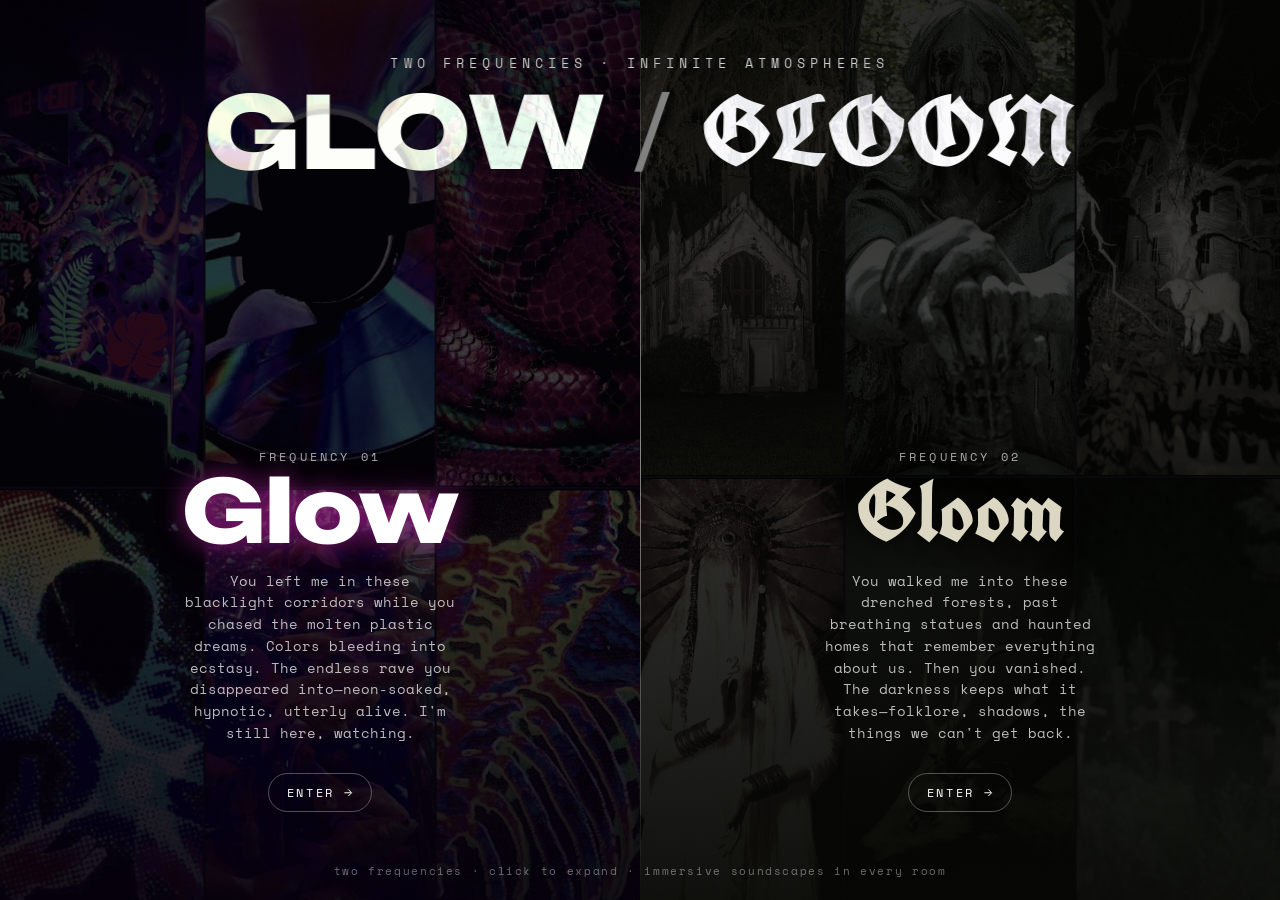
==== glow-gloom-site/index.html @ 08d3eceb "Base" ====
<!DOCTYPE html>
<html lang="en">
<head>
<meta charset="UTF-8">
<meta name="viewport" content="width=device-width, initial-scale=1">
<title>Glow / Gloom — Immersive Frequencies</title>
<meta name="description" content="Two frequencies, two realities: dive into Glow's neon pulse and Gloom's dark forest. Immersive moodboards with curated soundscapes.">
<meta name="view-transition" content="same-origin">
<link rel="preconnect" href="https://fonts.googleapis.com">
<link rel="preconnect" href="https://fonts.gstatic.com" crossorigin>
<link href="https://fonts.googleapis.com/css2?family=Unbounded:wght@400;700;800&family=UnifrakturCook:wght@700&family=Space+Mono:wght@400;700&family=EB+Garamond:ital@0;1&display=swap" rel="stylesheet">
<link rel="stylesheet" href="css/style.css">
</head>
<body data-theme="neon">

<div id="transition-overlay" aria-hidden="true"></div>

<main class="landing">

  <div class="landing-title">
    <span class="mark">two frequencies · infinite atmospheres</span>
    <h1><span class="half-neon">GLOW</span><span class="slash">/</span><span class="half-horror">GLOOM</span></h1>
  </div>

  <a href="neon.html" class="portal portal--neon" data-transition data-wipe="#07040f" aria-label="Enter the Glow frequency">
    <div class="portal-bg" aria-hidden="true">
      <img src="assets/neon/neon-01.jpg" alt="" loading="lazy">
      <img src="assets/neon/neon-04.jpg" alt="" loading="lazy">
      <img src="assets/neon/neon-08.jpg" alt="" loading="lazy">
      <img src="assets/neon/neon-06.jpg" alt="" loading="lazy">
      <img src="assets/neon/neon-11.jpg" alt="" loading="lazy">
      <img src="assets/neon/neon-13.jpg" alt="" loading="lazy">
    </div>
    <div class="portal-content">
      <span class="eyebrow">Frequency 01</span>
      <h2>Glow</h2>
      <p>You left me in these blacklight corridors while you chased the molten plastic dreams. Colors bleeding into ecstasy. The endless rave you disappeared into—neon-soaked, hypnotic, utterly alive. I'm still here, watching.</p>
      <span class="portal-cta">Enter
        <svg viewBox="0 0 24 24" fill="none" stroke="currentColor" stroke-width="2"><path d="M5 12h14M13 5l7 7-7 7"/></svg>
      </span>
    </div>
  </a>

  <a href="horror.html" class="portal portal--horror" data-transition data-wipe="#0a0c07" aria-label="Enter the Gloom frequency">
    <div class="portal-bg" aria-hidden="true">
      <img src="assets/horror/horror-02.jpg" alt="" loading="lazy">
      <img src="assets/horror/horror-04.jpg" alt="" loading="lazy">
      <img src="assets/horror/horror-06.jpg" alt="" loading="lazy">
      <img src="assets/horror/horror-10.jpg" alt="" loading="lazy">
      <img src="assets/horror/horror-13.jpg" alt="" loading="lazy">
      <img src="assets/horror/horror-09.jpg" alt="" loading="lazy">
    </div>
    <div class="portal-content">
      <span class="eyebrow">Frequency 02</span>
      <h2>Gloom</h2>
      <p>You walked me into these drenched forests, past breathing statues and haunted homes that remember everything about us. Then you vanished. The darkness keeps what it takes—folklore, shadows, the things we can't get back.</p>
      <span class="portal-cta">Enter
        <svg viewBox="0 0 24 24" fill="none" stroke="currentColor" stroke-width="2"><path d="M5 12h14M13 5l7 7-7 7"/></svg>
      </span>
    </div>
  </a>

  <div class="seam" aria-hidden="true"></div>

  <footer class="site-footer">two frequencies · click to expand · immersive soundscapes in every room</footer>
</main>

<script src="js/transitions.js"></script>
<script src="js/landing.js"></script>
</body>
</html>
---- glow-gloom-site/css/style.css ----
/* ==========================================================================
   GLOW / GLOOM — style.css
   1. TOKENS   2. RESET   3. TYPE   4. TRANSITIONS   5. LANDING
   ========================================================================== */

:root{
  --radius: 16px;
  --ease: cubic-bezier(.65,0,.35,1);
  --ease-out: cubic-bezier(.16,1,.3,1);
  --dur-fast: .25s;
  --dur-med: .6s;
  --dur-cover: .58s;           /* single source of truth for the page-wipe duration, read by JS too */
  --font-ui: 'Space Mono', monospace;
}

/* --- GLOW theme tokens --------------------------------------------------
   Toned down from a generic "AI neon" palette: one dominant signal color
   (magenta) instead of three competing ones fighting for attention. Cyan
   and lime survive only as small, rare accents (audio bars, one hover ring). */
[data-theme="neon"]{
  --bg: #0a0710;
  --bg-elev: #120d20;
  --fg: #f4eefc;
  --muted: #a698c9;
  --accent: #ff2bd6;
  --accent-2: #00e6d8;
  --accent-3: #c6ff2e;
  --accent-4: #ff9a1f;
  --font-display: 'Unbounded', sans-serif;
  --font-body: 'Space Mono', monospace;
  --grain-opacity: .045;
}

/* --- GLOOM theme tokens -------------------------------------------------- */
[data-theme="horror"]{
  --bg: #0a0c07;
  --bg-elev: #12140e;
  --fg: #dcd7c2;
  --muted: #8d876c;
  --accent: #5d6a45;
  --accent-2: #8f7a4f;
  --accent-3: #6e1620;
  --accent-4: #cfc9a9;
  --font-display: 'UnifrakturCook', serif;
  --font-body: 'EB Garamond', serif;
  --grain-opacity: .1;
}

/* -------------------------------------------------------------------- */
/* 2. RESET                                                              */
/* -------------------------------------------------------------------- */

*,*::before,*::after{ box-sizing: border-box; }
html{ color-scheme: dark; scroll-behavior: smooth; overflow-x: hidden; }
body{
  margin:0;
  min-height:100svh;
  background: var(--bg);
  color: var(--fg);
  font-family: var(--font-body);
  -webkit-font-smoothing: antialiased;
  overflow-x: hidden;
}
img{ max-width:100%; display:block; }
a{ color: inherit; text-decoration:none; }
button{ font-family: inherit; cursor:pointer; background:none; }
::selection{ background: var(--accent); color:#000; }

/* film-grain overlay, sits above everything, intensity per theme.
   GPU-only cost: a single cached raster, moved with `transform`, never
   repainted — safe to leave running everywhere. */
body::after{
  content:"";
  position: fixed; inset:0;
  pointer-events:none;
  z-index: 9990;
  opacity: var(--grain-opacity, .05);
  mix-blend-mode: overlay;
  will-change: transform;
  background-image: url("data:image/svg+xml,%3Csvg xmlns='http://www.w3.org/2000/svg' width='140' height='140'%3E%3Cfilter id='n'%3E%3CfeTurbulence type='fractalNoise' baseFrequency='0.9' numOctaves='2' stitchTiles='stitch'/%3E%3C/filter%3E%3Crect width='100%25' height='100%25' filter='url(%23n)'/%3E%3C/svg%3E");
  animation: grain 1.4s steps(3) infinite;
}
@keyframes grain{
  0%{ transform:translate3d(0,0,0); }
  33%{ transform:translate3d(-1%,1%,0); }
  66%{ transform:translate3d(1%,-1%,0); }
  100%{ transform:translate3d(0,0,0); }
}

@media (prefers-reduced-motion: reduce){
  html{ scroll-behavior:auto; }
  body::after{ animation:none; }
  *{ animation-duration:.001ms !important; animation-iteration-count:1 !important; transition-duration:.001ms !important; }
}

/* -------------------------------------------------------------------- */
/* 3. TYPE                                                               */
/* -------------------------------------------------------------------- */

.eyebrow{
  font-family: var(--font-ui);
  font-size: .72rem;
  letter-spacing: .28em;
  text-transform: uppercase;
  color: var(--muted);
}

h1,h2,h3{ font-family: var(--font-display); line-height:1.02; margin:0; }

/* -------------------------------------------------------------------- */
/* 4. TRANSITIONS — the wipe between pages                              */
/* -------------------------------------------------------------------- */
/* Uses the destination page's own dark background tone rather than a
   saturated accent — this is the fix for the "pink flash" bug: the old
   version wiped in full-brightness magenta on every neon-bound click,
   which reads as a flash rather than a considered cut. A near-black wipe
   feels cinematic and never clashes with either theme. Timing is driven
   entirely by `--dur-cover`, and the JS listens for the real
   `transitionend` event instead of guessing a setTimeout — so navigation
   can never happen mid-animation (that mismatch was the second half of
   the "it just flashes" bug). */

#transition-overlay{
  position: fixed; inset:0;
  z-index: 99999;
  pointer-events:none;
  background: var(--twipe, var(--bg));
  clip-path: circle(0% at var(--tx,50%) var(--ty,50%));
  opacity: 0;
}
#transition-overlay.run{
  opacity: 1;
  transition: clip-path var(--dur-cover) var(--ease), opacity var(--dur-fast) linear;
  clip-path: circle(150% at var(--tx,50%) var(--ty,50%));
}
#transition-overlay.reveal{
  opacity: 0;
  transition: clip-path var(--dur-cover) var(--ease-out), opacity var(--dur-cover) linear;
  clip-path: circle(0% at var(--tx,50%) var(--ty,50%));
}

body.page-enter{ animation: page-enter var(--dur-med) var(--ease-out) both; }
@keyframes page-enter{
  from{ opacity:0; transform: scale(1.01); }
  to{ opacity:1; transform: scale(1); }
}

@supports (view-transition-name: none){
  ::view-transition-old(root){ animation-duration: .3s; }
  ::view-transition-new(root){ animation-duration: .4s; }
}

/* -------------------------------------------------------------------- */
/* 5. LANDING PAGE (index.html)                                         */
/* -------------------------------------------------------------------- */

.landing{
  position:relative;
  min-height:100svh;
  display:flex;
  isolation:isolate;
}

.landing-title{
  position:absolute;
  top:6vh; left:50%;
  transform: translateX(-50%);
  z-index: 20;
  text-align:center;
  pointer-events:none;
  mix-blend-mode: difference;
}
.landing-title .mark{
  font-family: var(--font-ui);
  font-size: clamp(.65rem, 1.2vw, .8rem);
  letter-spacing:.4em;
  text-transform:uppercase;
  color:#fff;
  opacity:.85;
  display:block;
  margin-bottom:.6em;
}
.landing-title h1{
  font-size: clamp(2.4rem, 8vw, 6.2rem);
  color:#fff;
  display:flex;
  gap: .28em;
}
.landing-title h1 .half-neon{ font-family:'Unbounded',sans-serif; font-weight:800; }
.landing-title h1 .half-horror{ font-family:'UnifrakturCook',serif; font-weight:700; }
.landing-title .slash{ opacity:.5; font-family:'Unbounded',sans-serif; font-weight:300; }

.portal{
  position: relative;
  flex: 1;
  min-height: 100svh;
  overflow: hidden;
  display:flex;
  align-items:flex-end;
  justify-content:center;
  cursor: pointer;
  transition: flex var(--dur-med) var(--ease);
  background: var(--bg);
}
.landing:has(.portal:hover) .portal:not(:hover){ flex: .78; }
.landing:has(.portal:hover) .portal:hover{ flex: 1.22; }

.portal-bg{
  position:absolute; inset:0;
  display:grid;
  grid-template-columns: repeat(3, 1fr);
  gap:2px;
  filter: grayscale(.6) brightness(.4) contrast(1.05);
  transition: filter var(--dur-med) var(--ease), transform 1.2s var(--ease-out);
  transform: scale(1.08);
}
.portal:hover .portal-bg{ filter: grayscale(.15) brightness(.58) contrast(1.08); transform: scale(1.14); }
.portal-bg img{ width:100%; height:100%; object-fit:cover; opacity:.9; }

.portal::before{
  content:"";
  position:absolute; inset:0;
  background: linear-gradient(180deg, rgba(0,0,0,.55) 0%, rgba(0,0,0,.25) 40%, rgba(0,0,0,.75) 100%);
  z-index:1;
  transition: background var(--dur-med) var(--ease);
}
.portal--neon.portal::before{ background: linear-gradient(180deg, rgba(4,0,12,.55) 0%, rgba(4,0,12,.2) 40%, rgba(4,0,12,.82) 100%); }
.portal--horror.portal::before{ background: linear-gradient(180deg, rgba(6,7,3,.6) 0%, rgba(6,7,3,.3) 40%, rgba(6,7,3,.88) 100%); }

/* single restrained wash on hover instead of a two-color neon screen-blend */
.portal--neon:hover::after{
  content:"";
  position:absolute; inset:0; z-index:1;
  background: rgba(255,43,214,.09);
  mix-blend-mode: screen;
}
.portal--horror:hover::after{
  content:"";
  position:absolute; inset:0; z-index:1;
  box-shadow: inset 0 0 220px 60px rgba(0,0,0,.9);
}

.portal-content{
  position:relative; z-index:2;
  padding: 4rem 2.2rem 5.5rem;
  text-align:center;
  color:#fff;
  width:100%;
}
.portal-content .eyebrow{ color:rgba(255,255,255,.65); margin-bottom:.5rem; }
.portal-content h2{
  font-size: clamp(2.6rem, 7vw, 5.4rem);
  letter-spacing: -0.01em;
}
.portal--neon .portal-content h2{
  font-family:'Unbounded',sans-serif; font-weight:800;
  color:#fff;
  text-shadow: 0 0 26px rgba(255,43,214,.55);
}
.portal--horror .portal-content h2{
  font-family:'UnifrakturCook',serif; font-weight:700;
  color:#dcd7c2;
  text-shadow: 0 2px 24px rgba(0,0,0,.9);
}
.portal-content p{
  max-width: 30ch; margin: 1rem auto 0;
  font-family: var(--font-ui);
  font-size: .85rem;
  line-height:1.6;
  color: rgba(255,255,255,.72);
}
.portal-cta{
  display:inline-flex; align-items:center; gap:.6em;
  margin-top: 1.8rem;
  font-family: var(--font-ui);
  font-size: .72rem;
  letter-spacing:.22em;
  text-transform:uppercase;
  padding: .85em 1.6em;
  border-radius: 999px;
  border: 1px solid rgba(255,255,255,.3);
  transition: border-color var(--dur-fast), transform var(--dur-fast), background var(--dur-fast);
}
.portal--neon .portal-cta:hover{ border-color:#00e6d8; background: rgba(0,230,216,.08); transform: translateY(-2px); }
.portal--horror .portal-cta:hover{ border-color:#6e1620; background: rgba(110,22,32,.25); transform: translateY(-2px); }
.portal-cta svg{ width:1em; height:1em; transition: transform var(--dur-fast); }
.portal:hover .portal-cta svg{ transform: translateX(4px); }

/* --------------------------------------------------------------------
   seam between the two portals — now a real element (`.seam`), driven
   by JS in real time so it always sits exactly on the live boundary
   between the two flex panels, including mid-hover-transition. The old
   version was a CSS pseudo-element pinned at a static left:50%, which
   drifted away from the real edge the instant one portal grew — that
   mismatch was the "bizarre" bug.
   -------------------------------------------------------------------- */
.seam{
  position:absolute; top:0; bottom:0; left:50%;
  width:1px; z-index:5;
  background: linear-gradient(180deg, transparent, rgba(255,255,255,.5), transparent);
  animation: seam-flicker 4.5s steps(2) infinite;
  pointer-events:none;
  will-change: left;
}
@keyframes seam-flicker{
  0%,86%,100%{ opacity:.35; }
  87%,90%{ opacity:.9; }
  93%{ opacity:.1; }
}

footer.site-footer{
  position:absolute; bottom: 1.3rem; left:0; right:0;
  z-index: 6;
  text-align:center;
  font-family: var(--font-ui);
  font-size:.68rem;
  letter-spacing:.15em;
  color: rgba(255,255,255,.4);
  pointer-events:none;
}

@media (max-width: 760px){
  .landing{ flex-direction:column; }
  .landing:has(.portal:hover) .portal:not(:hover){ flex:1; }
  .landing:has(.portal:hover) .portal:hover{ flex:1; }
  .portal{ min-height: 50svh; }
  .landing-title{ top:2.6vh; }
  .landing-title h1{ gap:.18em; }
  .portal-content{ padding-top: 7.5rem; }
  .seam{ display:none; } /* a vertical seam has no meaning once the portals stack */
}
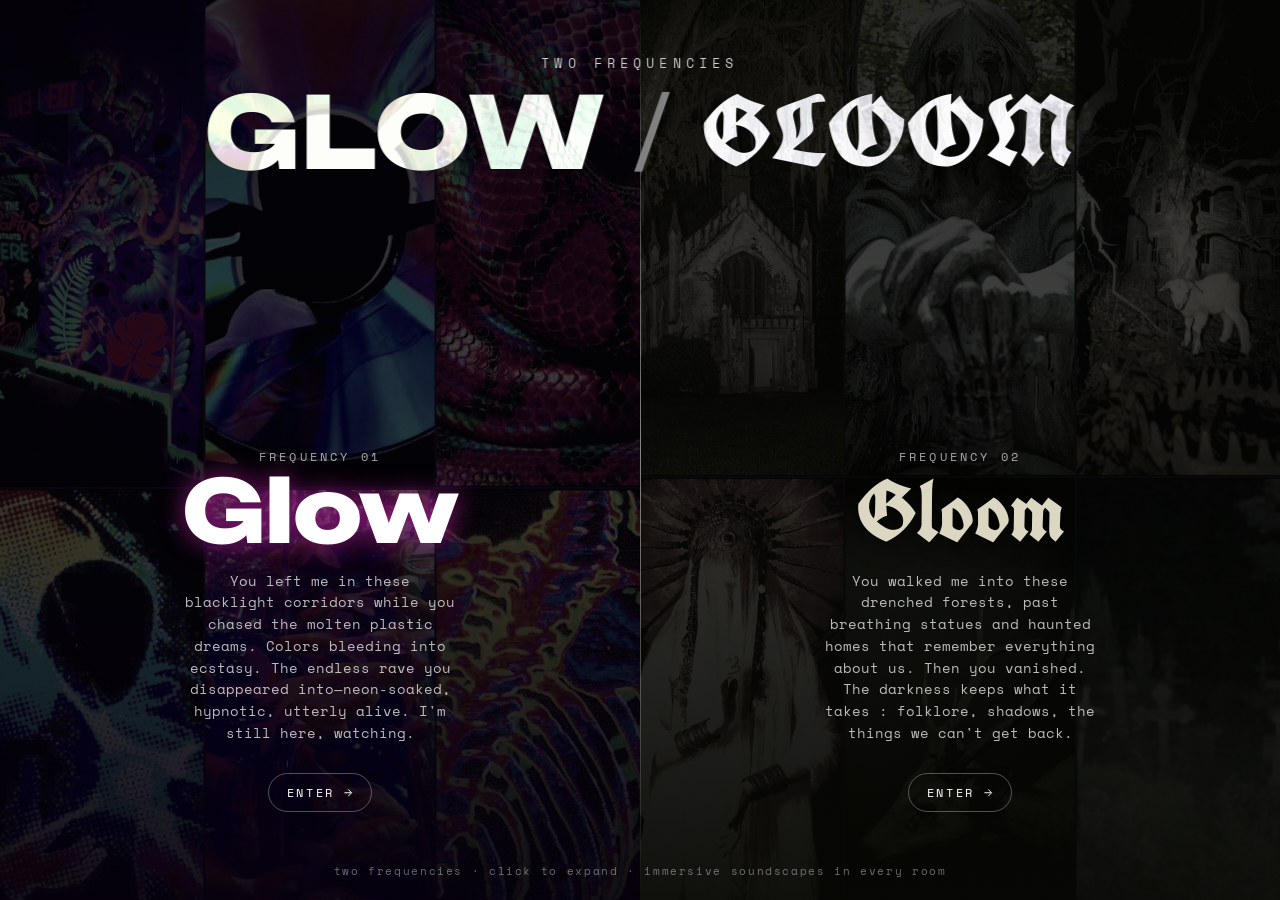
==== commit 81187067: "Typo" ====
--- a/glow-gloom-site/index.html
+++ b/glow-gloom-site/index.html
@@ -18,7 +18,7 @@
 <main class="landing">
 
   <div class="landing-title">
-    <span class="mark">two frequencies · infinite atmospheres</span>
+    <span class="mark">two frequencies</span>
     <h1><span class="half-neon">GLOW</span><span class="slash">/</span><span class="half-horror">GLOOM</span></h1>
   </div>
 
@@ -53,7 +53,7 @@
     <div class="portal-content">
       <span class="eyebrow">Frequency 02</span>
       <h2>Gloom</h2>
-      <p>You walked me into these drenched forests, past breathing statues and haunted homes that remember everything about us. Then you vanished. The darkness keeps what it takes—folklore, shadows, the things we can't get back.</p>
+      <p>You walked me into these drenched forests, past breathing statues and haunted homes that remember everything about us. Then you vanished. The darkness keeps what it takes : folklore, shadows, the things we can't get back.</p>
       <span class="portal-cta">Enter
         <svg viewBox="0 0 24 24" fill="none" stroke="currentColor" stroke-width="2"><path d="M5 12h14M13 5l7 7-7 7"/></svg>
       </span>
